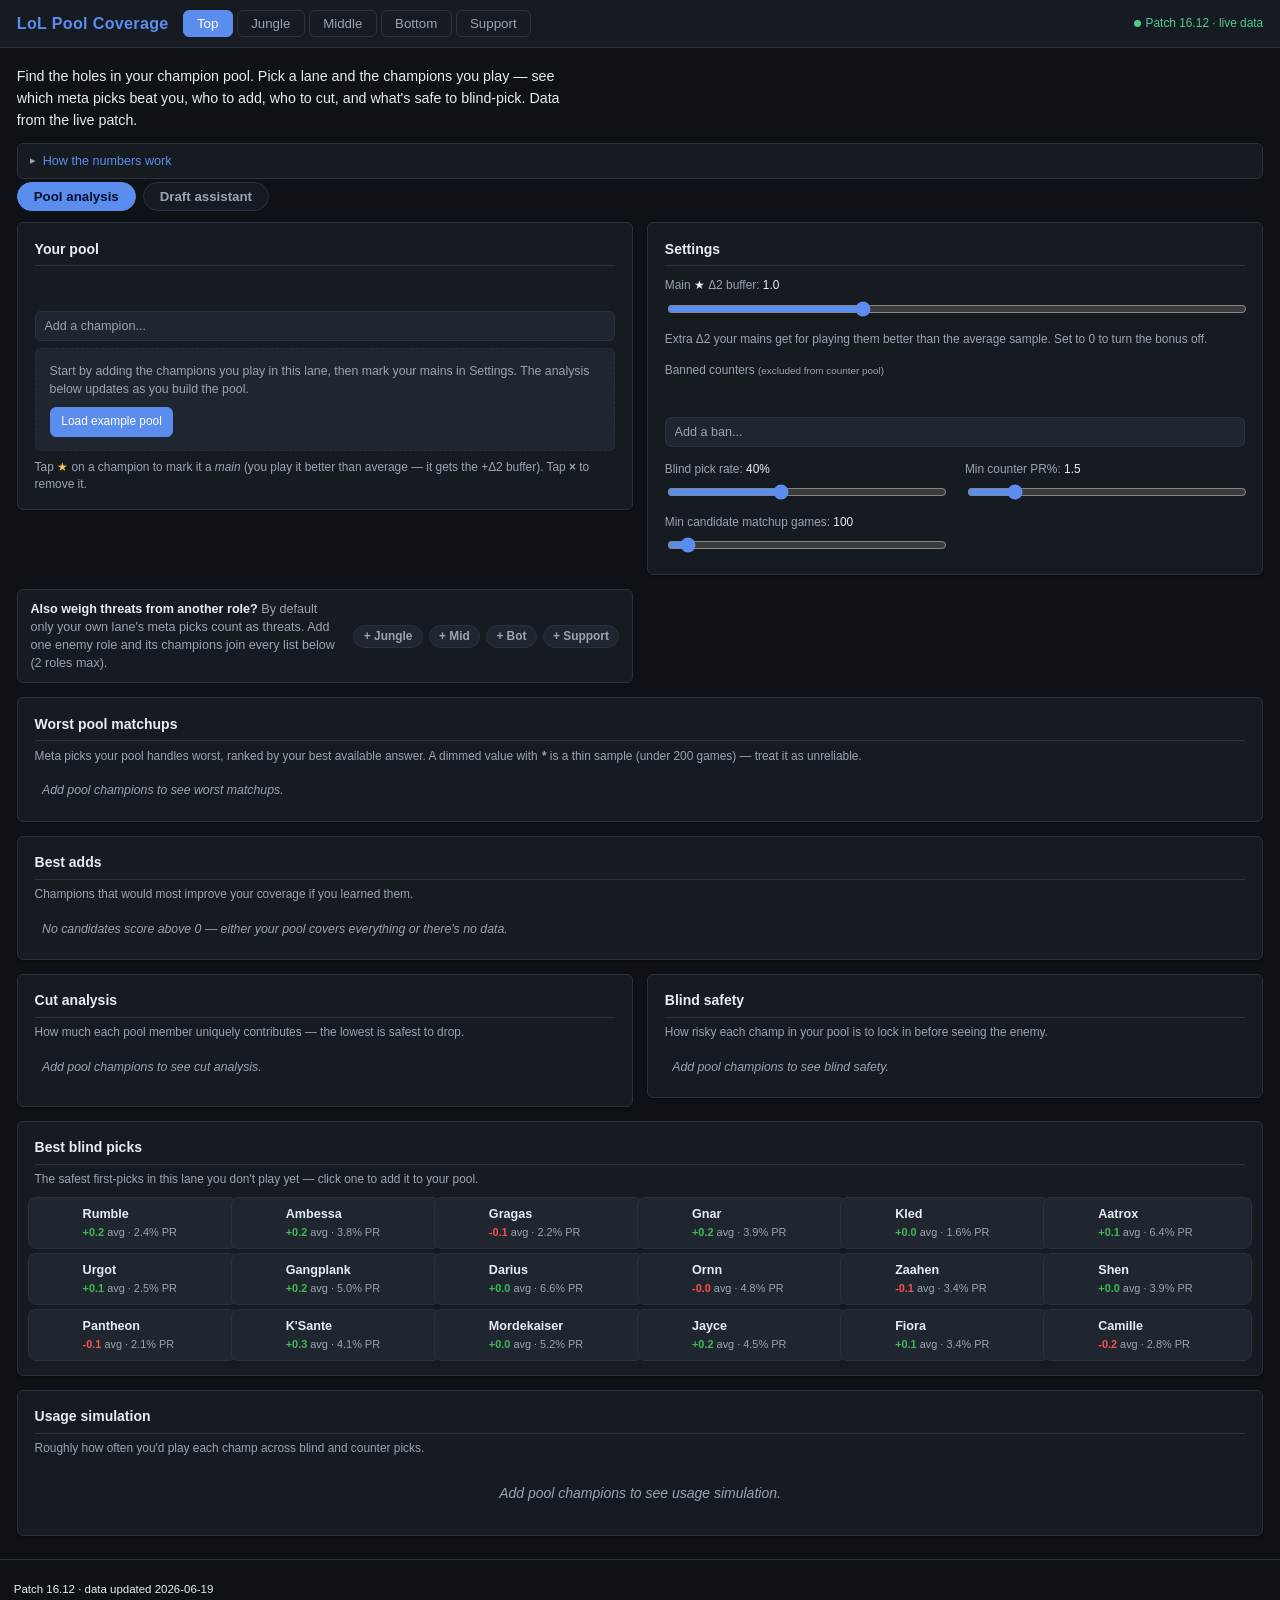
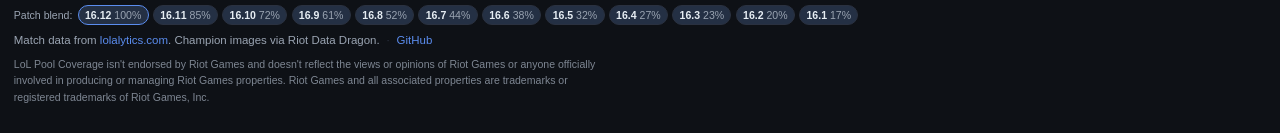
==== webapp/index.html @ 7f11d6b2 "flag thin-sample matchups + backfill Lissandra across all patches Two parts to the same problem (Lis" ====
<!DOCTYPE html>
<html lang="en">
<head>
  <meta charset="UTF-8" />
  <meta name="viewport" content="width=device-width, initial-scale=1" />

  <title>LoL Pool Coverage — League Champion Pool &amp; Matchup Analyzer</title>
  <meta name="description" content="Analyze your League of Legends champion pool against the live-patch meta: see which meta picks counter you, who's best to add, who's safe to cut, and what you can blind-pick." />
  <meta name="theme-color" content="#0e1116" />

  <!-- Open Graph / social sharing -->
  <meta property="og:title" content="LoL Pool Coverage — League Champion Pool &amp; Matchup Analyzer" />
  <meta property="og:description" content="Find the holes in your champion pool. Pick a lane and the champions you play — see which meta picks beat you, who to add, who to cut, and what's safe to blind-pick." />
  <meta property="og:type" content="website" />
  <meta property="og:url" content="https://shizukaziye.github.io/lol-pool-coverage/" />
  <meta property="og:image" content="https://shizukaziye.github.io/lol-pool-coverage/webapp/og-image.png" />
  <meta property="og:image:width" content="1200" />
  <meta property="og:image:height" content="630" />

  <!-- Twitter card -->
  <meta name="twitter:card" content="summary_large_image" />
  <meta name="twitter:title" content="LoL Pool Coverage — League Champion Pool &amp; Matchup Analyzer" />
  <meta name="twitter:description" content="Find the holes in your champion pool: which meta picks beat you, who to add, who to cut, and what's safe to blind-pick." />
  <meta name="twitter:image" content="https://shizukaziye.github.io/lol-pool-coverage/webapp/og-image.png" />

  <!-- Inline SVG favicon: a shield crest with a "PC" monogram in the accent color -->
  <link rel="icon" href="data:image/svg+xml,%3Csvg xmlns='http://www.w3.org/2000/svg' viewBox='0 0 32 32'%3E%3Cpath d='M16 2 4 6v9c0 7 5 12 12 15 7-3 12-8 12-15V6L16 2z' fill='%230e1116' stroke='%235b8def' stroke-width='2' stroke-linejoin='round'/%3E%3Ctext x='16' y='21' font-family='Helvetica,Arial,sans-serif' font-size='12' font-weight='bold' fill='%235b8def' text-anchor='middle'%3EPC%3C/text%3E%3C/svg%3E" />

  <link rel="stylesheet" href="style.css" />
</head>
<body>
  <header class="topbar">
    <h1>LoL Pool Coverage</h1>
    <nav class="lane-tabs" id="lane-tabs" role="tablist">
      <button class="lane-tab" data-lane="top" role="tab" aria-selected="false">Top</button>
      <button class="lane-tab" data-lane="jungle" role="tab" aria-selected="false">Jungle</button>
      <button class="lane-tab" data-lane="middle" role="tab" aria-selected="false">Middle</button>
      <button class="lane-tab" data-lane="bottom" role="tab" aria-selected="false">Bottom</button>
      <button class="lane-tab" data-lane="support" role="tab" aria-selected="false">Support</button>
    </nav>
    <div class="status" id="status"></div>
  </header>

  <div class="data-notice" id="data-notice" role="status" hidden></div>

  <!-- Hero / intro -->
  <section class="hero">
    <p class="hero-lead">
      Find the holes in your champion pool. Pick a lane and the champions you play —
      see which meta picks beat you, who to add, who to cut, and what's safe to
      blind-pick. Data from the live patch.
    </p>
    <details class="methodology">
      <summary>How the numbers work</summary>
      <div class="methodology-body">
        <p>
          Everything is built from one number per matchup: <strong>Δ2</strong> — a
          champion's win-rate delta in a specific matchup. Positive means that champion
          is favored; negative means they're behind.
        </p>
        <p>
          <strong>Patch weighting.</strong> Δ2 is blended across recent patches so the
          numbers reflect the live meta without overreacting to one patch's noise. The
          current patch counts at full strength; each older patch is discounted by a
          further 15% — <strong>85%</strong> for last patch, <strong>72%</strong> for two
          patches ago, <strong>61%</strong> for three, and so on (0.85 per step), out to 20
          patches. The exact patches in today's blend and their weights are listed in the
          footer and update each week as new data lands.
        </p>
        <p>
          We compare your pool against the lane's <em>counter pool</em>: every champion
          played often enough to matter (above your Min&nbsp;PR%&nbsp;threshold), minus
          anything you've banned and minus your own picks.
        </p>
        <ul>
          <li>
            <strong>Best answer &amp; the main buffer</strong> — for each threat we take
            your <em>best Δ2 across the pool</em>; if that answer is a champion you've
            marked as a <em>main</em>, it gets a <strong>+1 buffer</strong> (you play it
            better than the average sample). That's how <em>Worst pool matchups</em> ranks
            threats and picks the <em>Best answer</em> champion — the Δ2 columns show each
            of your champions' actual matchup, so a negative one there means that pick loses.
          </li>
          <li>
            <strong>Best-adds score</strong> — for a champion you <em>don't</em> own, how
            much coverage they'd add. Each threat they'd newly answer is weighted by how
            common that threat is (its pickrate), so beating popular meta picks counts for
            more. Higher = a bigger upgrade to your pool.
          </li>
          <li>
            <strong>Cut "unique value"</strong> — how much coverage you'd <em>lose</em> by
            dropping a pool member: the threats only they answer, weighted by pickrate.
            A low number means someone else has those matchups covered — safe to cut.
          </li>
          <li>
            <strong>Blind score</strong> — the risk of locking a champion in before seeing
            the enemy. It sums up every matchup that champion <em>loses</em>, each weighted
            by how often you'd run into it. It's a negative number; <em>less</em> negative
            (closer to zero) is safer to blind.
          </li>
          <li>
            <strong>Usage %</strong> — roughly how often you'd actually play each champion.
            We assume you blind-pick your safest champion on blind games and your best
            counter on counter-pick games, then split by your <em>blind-pick rate</em>.
          </li>
          <li>
            <strong>Cross-role &amp; the comp simulation</strong> — League is 5v5, so you can
            add an enemy role (e.g. jungle) and its meta picks join the threat lists.
            <em>Best adds</em> then becomes a pickrate-weighted simulation of every enemy comp:
            it combines each champ's matchups across the roles by <em>multiplying the odds</em>
            (so good-vs-their-top but bad-vs-their-jungle nets out — e.g. Malphite into
            Yasuo&nbsp;top + Sylas&nbsp;jungle) and ranks adds by how much they raise your
            best-pick win rate, counting only the comps where they'd actually be your pick.
            The draft assistant uses the same combine across up to five named enemies.
          </li>
        </ul>
        <p class="methodology-note">
          Δ2 is from the champion's own perspective. Match data is sampled, so treat small
          differences as noise — the sliders let you raise the pickrate and sample-size
          thresholds to filter out thin data.
        </p>
      </div>
    </details>
  </section>

  <div class="mode-switch" role="tablist" aria-label="View mode">
    <button class="mode-btn active" data-mode="analyze" role="tab" aria-selected="true">Pool analysis</button>
    <button class="mode-btn" data-mode="draft" role="tab" aria-selected="false">Draft assistant</button>
  </div>

  <main class="grid" id="analyze-view">
    <!-- Pool builder -->
    <section class="panel" id="pool-panel">
      <h2>Your pool</h2>
      <div class="chip-input">
        <div class="chips" id="pool-chips" aria-label="Pool champions"></div>
        <div class="search-wrap">
          <input type="text" id="pool-search" placeholder="Add a champion..." autocomplete="off" />
          <ul class="search-results" id="pool-results" role="listbox"></ul>
        </div>
      </div>
      <div class="pool-cta" id="pool-cta" hidden>
        <p>Start by adding the champions you play in this lane, then mark your mains in Settings. The analysis below updates as you build the pool.</p>
        <button type="button" class="btn btn-primary" id="load-example">Load example pool</button>
      </div>
      <div class="pool-actions">
        <p class="hint">Tap <span class="hint-star">★</span> on a champion to mark it a <em>main</em> (you play it better than average — it gets the +Δ2 buffer). Tap <span class="hint-x">×</span> to remove it.</p>
        <button type="button" class="btn btn-subtle" id="clear-pool" hidden>Clear pool</button>
      </div>
    </section>

    <!-- Settings -->
    <section class="panel" id="settings-panel">
      <h2>Settings</h2>

      <div class="setting">
        <label for="main-buf">Main <span class="hint-star">★</span> Δ2 buffer: <span id="main-buf-val">1.0</span></label>
        <input type="range" id="main-buf" min="0" max="3" step="0.1" value="1.0" />
        <p class="hint">Extra Δ2 your mains get for playing them better than the average sample. Set to 0 to turn the bonus off.</p>
      </div>

      <div class="setting">
        <label>Banned counters <small>(excluded from counter pool)</small></label>
        <div class="chip-input">
          <div class="chips" id="banned-chips"></div>
          <div class="search-wrap">
            <input type="text" id="banned-search" placeholder="Add a ban..." autocomplete="off" />
            <ul class="search-results" id="banned-results" role="listbox"></ul>
          </div>
        </div>
      </div>

      <div class="settings-grid">
        <div class="setting">
          <label for="blind-rate">Blind pick rate: <span id="blind-rate-val">40%</span></label>
          <input type="range" id="blind-rate" min="0" max="100" step="1" value="40" />
        </div>
        <div class="setting">
          <label for="min-pr">Min counter PR%: <span id="min-pr-val">1.5</span></label>
          <input type="range" id="min-pr" min="0" max="10" step="0.1" value="1.5" />
        </div>
        <div class="setting">
          <label for="min-games">Min candidate matchup games: <span id="min-games-val">100</span></label>
          <input type="range" id="min-games" min="0" max="2000" step="50" value="100" />
        </div>
      </div>
    </section>

    <!-- Cross-role threats opt-in (affects every panel below) -->
    <div class="xrole-bar wide" id="xrole-bar" hidden>
      <div class="xrole-text">
        <strong>Also weigh threats from another role?</strong>
        <span class="xrole-hint">By default only your own lane's meta picks count as threats. Add one enemy role and its champions join every list below (2 roles max).</span>
      </div>
      <div class="xrole-opts" id="xrole-opts"></div>
    </div>

    <!-- Worst matchups -->
    <section class="panel wide" id="worst-panel">
      <h2>Worst pool matchups</h2>
      <p class="panel-desc">Meta picks your pool handles worst, ranked by your best available answer. A dimmed value with <span class="thin-mark">*</span> is a thin sample (under 200 games) — treat it as unreliable.</p>
      <div class="scroll-x"><table class="results-table" id="worst-table"></table></div>
    </section>

    <!-- Best adds -->
    <section class="panel wide" id="adds-panel">
      <h2 id="adds-title">Best adds</h2>
      <p class="panel-desc" id="adds-desc">Champions that would most improve your coverage if you learned them.</p>
      <div class="scroll-x"><table class="results-table" id="adds-table"></table></div>
    </section>

    <!-- Cut analysis -->
    <section class="panel" id="cut-panel">
      <h2>Cut analysis</h2>
      <p class="panel-desc">How much each pool member uniquely contributes — the lowest is safest to drop.</p>
      <div class="scroll-x"><table class="results-table" id="cut-table"></table></div>
      <p class="hint" id="cut-hint"></p>
    </section>

    <!-- Blind safety -->
    <section class="panel" id="blind-panel">
      <h2>Blind safety</h2>
      <p class="panel-desc">How risky each champ in your pool is to lock in before seeing the enemy.</p>
      <div class="scroll-x"><table class="results-table" id="blind-table"></table></div>
    </section>

    <!-- Best blind picks (meta-wide; addable) -->
    <section class="panel wide" id="blindpicks-panel">
      <h2>Best blind picks</h2>
      <p class="panel-desc">The safest first-picks in this lane you don't play yet — click one to add it to your pool.</p>
      <div class="blindpicks-grid" id="blindpicks-grid"></div>
    </section>

    <!-- Usage simulation -->
    <section class="panel wide" id="usage-panel">
      <h2>Usage simulation</h2>
      <p class="panel-desc">Roughly how often you'd play each champ across blind and counter picks.</p>
      <div id="usage-bars" class="usage-bars"></div>
    </section>
  </main>

  <!-- Draft assistant -->
  <section class="draft-view" id="draft-view" hidden>
    <div class="draft-empty" id="draft-empty" hidden>
      <p>Add the champions you play to <strong>Your pool</strong> (in Pool analysis) first — then come back here and the draft assistant will tell you who to pick.</p>
    </div>
    <div class="draft-cols" id="draft-cols">
      <!-- Recommendation column -->
      <section class="draft-reco panel">
        <h2 id="reco-title">Your blind pick</h2>
        <p class="panel-desc" id="reco-desc"></p>
        <div class="champ-grid reco-grid" id="reco-grid"></div>
        <p class="draft-flag" id="draft-flag" hidden></p>
      </section>
      <!-- Enemy picker column -->
      <section class="draft-enemy panel">
        <h2>Enemy team</h2>
        <p class="panel-desc">Fill in any enemies you know — pick a role slot, then choose the champion. Your pick is ranked across every slot you fill.</p>
        <div class="enemy-slots" id="enemy-slots"></div>
        <div class="enemy-bar">
          <input type="text" id="enemy-search" class="enemy-search" placeholder="Search the enemy champion…" autocomplete="off" />
          <button type="button" class="btn btn-subtle" id="enemy-clear" hidden>Clear slot</button>
        </div>
        <p class="enemy-picker-label-row">Choosing enemy <strong id="enemy-picker-label">top</strong></p>
        <div class="champ-grid enemy-grid" id="enemy-grid"></div>
      </section>
    </div>
  </section>

  <footer class="site-footer">
    <p class="footer-freshness" id="footer-freshness"></p>
    <div class="patch-blend" id="patch-blend" hidden>
      <span class="patch-blend-label" title="Δ2 is blended across these patches. The current patch counts at 100%; each older patch is weighted 0.9× the one after it (90%, 81%, 73%…). See &quot;How the numbers work&quot;.">Patch blend:</span>
      <span class="patch-blend-list" id="patch-blend-list"></span>
    </div>
    <p class="footer-links">
      <span>Match data from <a href="https://lolalytics.com" target="_blank" rel="noopener noreferrer">lolalytics.com</a>. Champion images via Riot Data Dragon.</span>
      <span class="footer-sep" aria-hidden="true">·</span>
      <a href="https://github.com/shizukaziye/lol-pool-coverage" target="_blank" rel="noopener noreferrer">GitHub</a>
    </p>
    <p class="footer-legal">
      LoL Pool Coverage isn't endorsed by Riot Games and doesn't reflect the views or opinions of Riot Games or anyone officially involved in producing or managing Riot Games properties. Riot Games and all associated properties are trademarks or registered trademarks of Riot Games, Inc.
    </p>
  </footer>

  <script type="module" src="app.js"></script>
</body>
</html>
---- webapp/style.css ----
:root {
  --bg: #0e1116;
  --bg-elev: #161b22;
  --bg-elev2: #1f2630;
  --border: #2a3140;
  --text: #e6edf3;
  --text-dim: #9aa4b2;
  --accent: #5b8def;
  --accent-2: #7d6df0;
  --good: #3fb950;
  --bad: #f85149;
  --warn: #d29922;
  --row-hover: #1a2230;
  --chip-bg: #243044;
  --chip-bg-main: #3a2f5a;
  --shadow: 0 1px 3px rgba(0,0,0,0.4);
  --shadow-pop: 0 8px 24px rgba(0,0,0,0.55);
  --radius: 6px;
  --maxw: 1320px;
}

* { box-sizing: border-box; }

/* The `hidden` attribute must win over component display rules (e.g. .grid sets
   display:grid, which would otherwise override the UA [hidden]{display:none}). */
[hidden] { display: none !important; }

html, body {
  margin: 0;
  padding: 0;
  background: var(--bg);
  color: var(--text);
  font-family: -apple-system, BlinkMacSystemFont, "Segoe UI", Roboto, Helvetica, Arial, sans-serif;
  font-size: 14px;
  line-height: 1.45;
}
body { min-height: 100vh; }

/* ----- Top bar / lane tabs ----- */
.topbar {
  display: flex;
  align-items: center;
  flex-wrap: wrap;
  gap: 0.6em 1em;
  margin: 0;
  padding: 0.7em 1.2em;
  background: var(--bg-elev);
  border-bottom: 1px solid var(--border);
  position: sticky;
  top: 0;
  left: 0;
  right: 0;
  z-index: 100;
}
.topbar h1 {
  font-size: 1.15em;
  margin: 0;
  color: var(--accent);
  letter-spacing: 0.02em;
  white-space: nowrap;
}

.lane-tabs {
  display: flex;
  flex-wrap: wrap;
  gap: 0.3em;
}
.lane-tab {
  background: transparent;
  color: var(--text-dim);
  border: 1px solid var(--border);
  border-radius: var(--radius);
  padding: 0.4em 1em;
  cursor: pointer;
  font-size: 0.95em;
  transition: background 0.15s, color 0.15s, border-color 0.15s;
}
.lane-tab:hover { background: var(--bg-elev2); color: var(--text); }
.lane-tab:focus-visible { outline: 2px solid var(--accent); outline-offset: 1px; }
.lane-tab.active { background: var(--accent); color: #fff; border-color: var(--accent); }

.status {
  margin-left: auto;
  color: var(--text-dim);
  font-size: 0.85em;
  display: inline-flex;
  align-items: center;
  gap: 0.4em;
  text-align: right;
}
.status::before {
  content: "";
  width: 7px;
  height: 7px;
  border-radius: 50%;
  background: currentColor;
  flex: 0 0 auto;
}
.status.ok { color: var(--ok, #4ec98f); }
.status.warn { color: var(--warn); }
.status.bad { color: var(--bad); }

/* ----- Data-source notice banner ----- */
.data-notice {
  max-width: var(--maxw);
  margin: 1em auto -0.2em;
  padding: 0.7em 1em;
  border-radius: var(--radius);
  font-size: 0.88em;
  line-height: 1.5;
  border: 1px solid var(--border);
  background: var(--bg-elev);
  color: var(--text-dim);
}
.data-notice[hidden] { display: none; }
.data-notice strong { color: var(--text); }
.data-notice code {
  font-family: ui-monospace, SFMono-Regular, Menlo, monospace;
  font-size: 0.92em;
  background: var(--bg-elev2);
  padding: 0.05em 0.35em;
  border-radius: 3px;
}
.data-notice.warn { border-color: rgba(210,153,34,0.5); background: rgba(210,153,34,0.10); }
.data-notice.warn strong { color: var(--warn); }
.data-notice.bad { border-color: rgba(248,81,73,0.5); background: rgba(248,81,73,0.10); }
.data-notice.bad strong { color: var(--bad); }

@media (min-width: 901px) { .data-notice { margin-top: 1.2em; } }
@media (max-width: 900px) { .data-notice { margin-left: 1em; margin-right: 1em; } }
@media (max-width: 520px) { .data-notice { margin-left: 0.8em; margin-right: 0.8em; } }

/* ----- Layout grid ----- */
.grid {
  display: grid;
  grid-template-columns: repeat(2, minmax(0, 1fr));
  gap: 1em;
  padding: 1.2em;
  max-width: var(--maxw);
  margin: 0 auto;
  align-items: start;
}
.panel {
  position: relative;
  background: var(--bg-elev);
  border: 1px solid var(--border);
  border-radius: var(--radius);
  padding: 1.1em 1.2em;
  box-shadow: var(--shadow);
  min-width: 0;
}
/* Raise a panel above its neighbours while its search input is focused so the
   results dropdown floats over adjacent panels instead of being painted under. */
.panel:focus-within { z-index: 60; }
.panel h2 {
  margin: 0 0 0.8em 0;
  font-size: 1em;
  color: var(--text);
  border-bottom: 1px solid var(--border);
  padding-bottom: 0.45em;
}
.panel.wide { grid-column: span 2; }

@media (max-width: 900px) {
  .grid { grid-template-columns: 1fr; padding: 1em; }
  .panel.wide { grid-column: span 1; }
}
@media (max-width: 520px) {
  .grid { gap: 0.8em; padding: 0.8em; }
  .panel { padding: 0.9em; }
  .topbar { padding: 0.6em 0.9em; }
}

.hint { color: var(--text-dim); font-size: 0.85em; margin: 0.7em 0 0 0; }

/* ----- Chips ----- */
.chip-input { position: relative; }
.chips {
  display: flex;
  flex-wrap: wrap;
  gap: 0.4em;
  min-height: 1.9em;
  margin-bottom: 0.5em;
}
.chip {
  display: inline-flex;
  align-items: center;
  gap: 0.2em;
  background: var(--chip-bg);
  color: var(--text);
  border-radius: 100px;
  padding: 0.18em 0.28em 0.18em 0.32em;
  font-size: 0.85em;
  border: 1px solid transparent;
  transition: background 0.15s, border-color 0.15s;
  user-select: none;
}
.chip.main { background: var(--chip-bg-main); border-color: var(--accent-2); }
.chip img { width: 20px; height: 20px; border-radius: 50%; flex: 0 0 auto; background: var(--bg-elev2); }
.chip .chip-name { padding: 0 0.15em; white-space: nowrap; }
.chip-star, .chip-x {
  display: inline-flex; align-items: center; justify-content: center;
  width: 1.5em; height: 1.5em; border-radius: 50%;
  border: none; background: transparent; cursor: pointer; padding: 0;
  line-height: 1; font-size: 0.95em; transition: background 0.12s, color 0.12s;
}
.chip-star { color: var(--text-dim); }
.chip-star:hover, .chip-star:focus-visible { color: var(--accent-2); background: rgba(125,109,240,0.18); outline: none; }
.chip-star.on { color: #f5c542; }            /* gold star = main */
.chip-star.on:hover { background: rgba(245,197,66,0.16); }
.chip-x { color: var(--text-dim); font-weight: bold; }
.chip-x:hover, .chip-x:focus-visible { color: #fff; background: var(--bad); outline: none; }
.hint-star { color: #f5c542; }
.hint-x { color: var(--text-dim); font-weight: bold; }

/* ----- Search + dropdown ----- */
.search-wrap { position: relative; }
.search-wrap input {
  width: 100%;
  padding: 0.55em 0.7em;
  background: var(--bg-elev2);
  color: var(--text);
  border: 1px solid var(--border);
  border-radius: var(--radius);
  font-size: 0.9em;
}
.search-wrap input::placeholder { color: var(--text-dim); }
.search-wrap input:focus { outline: none; border-color: var(--accent); box-shadow: 0 0 0 2px rgba(91,141,239,0.25); }
.search-results {
  position: absolute;
  z-index: 1000;
  left: 0;
  right: 0;
  top: calc(100% + 0.25em);
  margin: 0;
  padding: 0.25em;
  background: var(--bg-elev2);
  border: 1px solid var(--border);
  border-radius: var(--radius);
  list-style: none;
  max-height: 280px;
  overflow-y: auto;
  display: none;
  box-shadow: var(--shadow-pop);
}
.search-results.open { display: block; }
.search-results li {
  display: flex;
  align-items: center;
  gap: 0.55em;
  padding: 0.45em 0.6em;
  border-radius: calc(var(--radius) - 2px);
  cursor: pointer;
}
.search-results li:hover, .search-results li.active { background: var(--row-hover); }
.search-results img { width: 22px; height: 22px; border-radius: 50%; flex: 0 0 auto; background: var(--bg-elev); }

/* ----- Settings ----- */
.setting { margin-bottom: 1em; }
.settings-grid { display: grid; grid-template-columns: 1fr 1fr; gap: 0 1.4em; }
.settings-grid .setting { margin-bottom: 0.6em; }
@media (max-width: 520px) { .settings-grid { grid-template-columns: 1fr; } }
.setting:last-child { margin-bottom: 0; }
.setting > label { display: block; color: var(--text-dim); font-size: 0.85em; margin-bottom: 0.35em; }
.setting > label small { color: var(--text-dim); font-weight: normal; }
.setting > label span { color: var(--text); font-variant-numeric: tabular-nums; }
.setting input[type=range] { width: 100%; accent-color: var(--accent); cursor: pointer; }

.mains-list { display: flex; flex-wrap: wrap; gap: 0.4em; }
.mains-list .toggle {
  display: inline-flex;
  align-items: center;
  gap: 0.4em;
  background: var(--chip-bg);
  color: var(--text);
  border: 1px solid transparent;
  border-radius: 100px;
  padding: 0.22em 0.7em 0.22em 0.28em;
  cursor: pointer;
  font-size: 0.85em;
  transition: background 0.15s, border-color 0.15s;
}
.mains-list .toggle:hover { border-color: var(--accent-2); }
.mains-list .toggle.on { background: var(--chip-bg-main); border-color: var(--accent-2); }
.mains-list .toggle img { width: 20px; height: 20px; border-radius: 50%; background: var(--bg-elev2); }
.mains-list .empty { color: var(--text-dim); font-size: 0.85em; }

/* ----- Tables ----- */
.scroll-x { overflow-x: auto; }
.results-table { width: 100%; border-collapse: collapse; font-size: 0.88em; }
.results-table th, .results-table td {
  text-align: left;
  padding: 0.45em 0.6em;
  border-bottom: 1px solid var(--border);
  white-space: nowrap;
}
.results-table tbody tr:last-child td { border-bottom: none; }
.results-table th {
  color: var(--text-dim);
  font-weight: 500;
  font-size: 0.78em;
  text-transform: uppercase;
  letter-spacing: 0.04em;
  position: sticky;
  top: 0;
  background: var(--bg-elev);
}
.results-table tbody tr:hover { background: var(--row-hover); }
.results-table .champ-cell { display: inline-flex; align-items: center; gap: 0.45em; }
.results-table .champ-cell img { width: 22px; height: 22px; border-radius: 50%; flex: 0 0 auto; background: var(--bg-elev2); }
.results-table .num { font-variant-numeric: tabular-nums; text-align: right; }
.results-table .d2-cell { font-variant-numeric: tabular-nums; padding: 0.25em 0.5em; border-radius: 3px; text-align: right; }
.d2-cell.thin-sample { opacity: 0.45; }
.thin-mark { color: var(--text-dim); font-weight: 700; margin-left: 1px; }
.d2-pos { color: var(--good); }
.d2-neg { color: var(--bad); }
.d2-zero { color: var(--text-dim); }
.cell-pos { background: rgba(63, 185, 80, 0.12); }
.cell-neg { background: rgba(248, 81, 73, 0.14); }
.tag { font-size: 0.72em; padding: 0.12em 0.5em; border-radius: 3px; background: var(--bg-elev2); color: var(--text-dim); margin-left: 0.4em; white-space: nowrap; }
.tag.keep { background: var(--good); color: #04240c; }
.tag.cut { background: var(--bad); color: #fff; }
.tag.main { background: var(--accent-2); color: #fff; }

/* Handles: a fixed grid of N slots so columns line up across every row. */
.contribs {
  color: var(--text-dim);
  font-size: 0.82em;
  display: grid;
  grid-template-columns: repeat(var(--slots, 6), minmax(104px, 1fr));
  gap: 4px 14px;
  align-items: center;
}
.contribs .c-item { display: inline-flex; align-items: center; gap: 0.3em; min-width: 0; }
.contribs .c-item .champ-cell { min-width: 0; }
.contribs .c-item .champ-cell > span { overflow: hidden; text-overflow: ellipsis; white-space: nowrap; }
.contribs .c-item.c-empty { visibility: hidden; }
.c-val { color: var(--text-dim); font-variant-numeric: tabular-nums; flex: 0 0 auto; }
.c-meta { display: inline-flex; align-items: baseline; gap: 0.3em; flex: 0 0 auto; font-variant-numeric: tabular-nums; }
.c-d2 { font-weight: 600; }
.c-d2.pos { color: var(--good); }
.c-d2.neg { color: var(--bad); }
.c-pr { color: var(--text-dim); font-size: 0.92em; }

/* Clickable candidate in Best adds — click to add to your pool. */
.add-cand {
  all: unset;
  display: inline-flex;
  align-items: center;
  gap: 0.35em;
  cursor: pointer;
  padding: 2px 7px;
  margin: -2px -7px;
  border-radius: var(--radius);
}
.add-cand:hover, .add-cand:focus-visible { background: var(--row-hover); outline: 1px solid var(--accent); }
.add-cand .add-plus { color: var(--accent); font-weight: 700; opacity: 0; transition: opacity .12s; }
.add-cand:hover .add-plus, .add-cand:focus-visible .add-plus { opacity: 1; }

/* ----- Usage bars ----- */
.usage-bars { display: flex; flex-direction: column; gap: 0.45em; }
.usage-bar { display: grid; grid-template-columns: minmax(120px, 180px) 1fr 56px; gap: 0.6em; align-items: center; }
.usage-bar .name { display: inline-flex; align-items: center; gap: 0.4em; font-size: 0.9em; min-width: 0; }
.usage-bar .name span { overflow: hidden; text-overflow: ellipsis; white-space: nowrap; }
.usage-bar .name img { width: 22px; height: 22px; border-radius: 50%; flex: 0 0 auto; background: var(--bg-elev2); }
.usage-bar .track { background: var(--bg-elev2); border-radius: 3px; height: 16px; overflow: hidden; position: relative; }
.usage-bar .fill { background: linear-gradient(90deg, var(--accent), var(--accent-2)); height: 100%; min-width: 1px; transition: width 0.2s ease; }
.usage-bar .pct { font-variant-numeric: tabular-nums; text-align: right; font-size: 0.85em; color: var(--text-dim); }

@media (max-width: 520px) {
  .usage-bar { grid-template-columns: 110px 1fr 48px; gap: 0.4em; }
}

/* ----- Empty states ----- */
.empty-state {
  color: var(--text-dim);
  font-style: italic;
  padding: 1.1em;
  text-align: center;
  line-height: 1.5;
}
.empty-state.no-data { font-style: normal; }
.empty-state.no-data strong { color: var(--warn); font-style: normal; }
td.empty-state { white-space: normal; }

/* ----- Hero / intro ----- */
.hero {
  max-width: var(--maxw);
  margin: 1.2em auto 0;
  padding: 0 1.2em;
}
.hero-lead {
  margin: 0;
  color: var(--text);
  font-size: 1.02em;
  line-height: 1.55;
  max-width: 70ch;
}
.hero-lead strong { color: var(--text); }

/* ----- Methodology <details> ----- */
.methodology {
  margin-top: 0.9em;
  background: var(--bg-elev);
  border: 1px solid var(--border);
  border-radius: var(--radius);
  font-size: 0.9em;
}
.methodology > summary {
  cursor: pointer;
  list-style: none;
  padding: 0.65em 1em;
  color: var(--accent);
  font-weight: 500;
  user-select: none;
  display: flex;
  align-items: center;
  gap: 0.5em;
}
.methodology > summary::-webkit-details-marker { display: none; }
.methodology > summary::before {
  content: "▸";
  font-size: 0.85em;
  color: var(--text-dim);
  transition: transform 0.15s;
}
.methodology[open] > summary::before { transform: rotate(90deg); }
.methodology > summary:hover { color: var(--accent-2); }
.methodology > summary:focus-visible { outline: 2px solid var(--accent); outline-offset: -2px; border-radius: var(--radius); }
.methodology-body {
  padding: 0.2em 1.2em 1em;
  border-top: 1px solid var(--border);
  color: var(--text-dim);
  line-height: 1.6;
}
.methodology-body p { margin: 0.8em 0; max-width: 80ch; }
.methodology-body strong { color: var(--text); }
.methodology-body em { color: var(--text); font-style: normal; }
.methodology-body ul { margin: 0.8em 0; padding-left: 1.2em; max-width: 80ch; }
.methodology-body li { margin: 0.55em 0; }
.methodology-note { font-size: 0.95em; opacity: 0.92; }

/* ----- Panel descriptions ----- */
.panel-desc {
  margin: -0.4em 0 0.9em 0;
  color: var(--text-dim);
  font-size: 0.85em;
  line-height: 1.45;
}

/* ----- Buttons ----- */
.btn {
  font: inherit;
  font-size: 0.85em;
  border-radius: var(--radius);
  padding: 0.45em 0.9em;
  cursor: pointer;
  border: 1px solid var(--border);
  background: var(--bg-elev2);
  color: var(--text);
  transition: background 0.15s, color 0.15s, border-color 0.15s;
  white-space: nowrap;
}
.btn:hover { background: var(--row-hover); border-color: var(--accent); }
.btn:focus-visible { outline: 2px solid var(--accent); outline-offset: 1px; }
.btn-primary { background: var(--accent); color: #fff; border-color: var(--accent); }
.btn-primary:hover { background: var(--accent-2); border-color: var(--accent-2); color: #fff; }
.btn-subtle { background: transparent; color: var(--text-dim); }
.btn-subtle:hover { color: var(--text); border-color: var(--bad); background: var(--bg-elev2); }

/* ----- Pool CTA + actions ----- */
.pool-cta {
  margin-top: 0.5em;
  padding: 0.9em 1em;
  border: 1px dashed var(--border);
  border-radius: var(--radius);
  background: var(--bg-elev2);
}
.pool-cta[hidden] { display: none; }
.pool-cta p {
  margin: 0 0 0.7em 0;
  color: var(--text-dim);
  font-size: 0.88em;
  line-height: 1.5;
}
.pool-actions {
  display: flex;
  align-items: flex-start;
  justify-content: space-between;
  gap: 0.8em;
  flex-wrap: wrap;
}
.pool-actions .hint { flex: 1 1 auto; }
.pool-actions .btn[hidden] { display: none; }

/* ----- Footer ----- */
.site-footer {
  max-width: var(--maxw);
  margin: 0.5em auto 2.4em;
  padding: 1.3em 1.2em 0;
  border-top: 1px solid var(--border);
  color: var(--text-dim);
  font-size: 0.82em;
  line-height: 1.55;
}
.site-footer p { margin: 0.55em 0; }
.site-footer a { color: var(--accent); text-decoration: none; }
.site-footer a:hover { text-decoration: underline; }
.footer-freshness {
  color: var(--text);
  font-variant-numeric: tabular-nums;
}
.footer-freshness:empty { display: none; }
.patch-blend {
  display: flex;
  flex-wrap: wrap;
  align-items: center;
  gap: 0.4em 0.5em;
  margin: 0.55em 0;
  font-size: 0.92em;
}
.patch-blend-label { color: var(--text-dim); cursor: help; }
.patch-blend-list { display: inline-flex; flex-wrap: wrap; gap: 0.4em; }
.patch-chip {
  background: var(--chip-bg);
  border: 1px solid var(--border);
  border-radius: 999px;
  padding: 0.1em 0.6em;
  color: var(--text-dim);
  font-variant-numeric: tabular-nums;
  white-space: nowrap;
}
.patch-chip strong { color: var(--text); font-weight: 600; }
.patch-chip:first-child { border-color: var(--accent); }
.footer-links { display: flex; flex-wrap: wrap; gap: 0.4em 0.6em; align-items: baseline; }
.footer-sep { color: var(--border); }
.footer-legal {
  font-size: 0.92em;
  opacity: 0.8;
  max-width: 100ch;
  margin-top: 0.8em;
}

@media (max-width: 900px) {
  .hero { margin-left: 1em; margin-right: 1em; padding: 0; }
  .site-footer { margin-left: 1em; margin-right: 1em; }
}
@media (max-width: 520px) {
  .hero { margin-left: 0.8em; margin-right: 0.8em; }
  .site-footer { margin-left: 0.8em; margin-right: 0.8em; }
  .hero-lead { font-size: 0.98em; }
}

/* ============================================================
   Draft assistant — League champ-select-style large tiles
   ============================================================ */

/* Mode toggle (Pool analysis / Draft assistant) */
.mode-switch {
  max-width: var(--maxw);
  margin: 0.2em auto -0.4em;
  padding: 0 1.2em;
  display: flex;
  gap: 0.5em;
}
.mode-btn {
  background: var(--bg-elev);
  border: 1px solid var(--border);
  color: var(--text-dim);
  border-radius: 999px;
  padding: 0.45em 1.2em;
  cursor: pointer;
  font-weight: 600;
  font-size: 0.95em;
}
.mode-btn:hover { color: var(--text); border-color: var(--accent); }
.mode-btn.active { background: var(--accent); color: #06122b; border-color: var(--accent); }

/* Draft layout */
.draft-view { max-width: var(--maxw); margin: 1em auto; padding: 0 1.2em; }
.draft-empty {
  background: var(--bg-elev); border: 1px solid var(--border);
  border-radius: var(--radius); padding: 1.2em 1.4em; color: var(--text-dim);
}
.draft-cols { display: grid; grid-template-columns: minmax(0, 1fr) minmax(0, 1.15fr); gap: 1em; align-items: start; }
.draft-reco { position: sticky; top: 64px; }
.draft-flag {
  margin: 0.8em 0 0; padding: 0.6em 0.8em; border-radius: var(--radius);
  font-size: 0.92em; background: rgba(248,81,73,0.12); border: 1px solid var(--bad); color: var(--bad);
}
.enemy-bar { display: flex; gap: 0.5em; margin-bottom: 0.9em; }
.enemy-search {
  flex: 1; background: var(--bg); border: 1px solid var(--border); border-radius: var(--radius);
  color: var(--text); padding: 0.6em 0.8em; font-size: 1em;
}
.enemy-search:focus { outline: none; border-color: var(--accent); }

/* Champion tiles — big square portrait + name caption (champ-select feel) */
.champ-grid {
  display: grid;
  grid-template-columns: repeat(auto-fill, minmax(108px, 1fr));
  gap: 12px;
}
.enemy-grid { max-height: 64vh; overflow-y: auto; padding: 2px 6px 2px 2px; }
.reco-grid { grid-template-columns: repeat(auto-fill, minmax(132px, 1fr)); }

.champ-tile {
  position: relative;
  display: flex; flex-direction: column; align-items: center; gap: 0.45em;
  cursor: pointer;
  border: 2px solid transparent; border-radius: 9px;
  padding: 7px 5px 9px; background: var(--bg-elev2);
  transition: transform .1s ease, border-color .1s ease, background .1s ease;
}
.champ-tile img {
  width: 100%; aspect-ratio: 1 / 1; object-fit: cover;
  border-radius: 6px; display: block; background: var(--bg);
}
.champ-tile .tile-name {
  font-size: 0.9em; text-align: center; color: var(--text);
  white-space: nowrap; overflow: hidden; text-overflow: ellipsis; max-width: 100%;
}
.champ-tile .tile-name .star { color: var(--accent-2); }
.champ-tile:hover { transform: translateY(-2px); border-color: var(--accent); background: var(--row-hover); }
.champ-tile.selected { border-color: var(--accent); box-shadow: inset 0 0 0 2px var(--accent), var(--shadow-pop); }
.champ-tile.nodata { opacity: 0.45; }

/* Recommendation tile extras: Δ2 badge, best/main ribbons */
.champ-tile .tile-d2 {
  position: absolute; top: 9px; right: 9px;
  font-size: 0.82em; font-weight: 700; padding: 1px 7px; border-radius: 999px;
  background: rgba(0,0,0,0.62); font-variant-numeric: tabular-nums;
}
.tile-d2.pos { color: var(--good); }
.tile-d2.neg { color: var(--bad); }
.tile-d2.na { color: var(--text-dim); }
.champ-tile.best { border-color: var(--good); box-shadow: inset 0 0 0 2px var(--good); }
.tile-tag {
  position: absolute; top: 7px; left: 7px; z-index: 1;
  font-size: 0.66em; font-weight: 800; letter-spacing: 0.04em; text-transform: uppercase;
  padding: 2px 6px; border-radius: 4px;
}
.tile-tag.best { background: var(--good); color: #04210f; }
.tile-tag.blind { background: var(--accent); color: #06122b; }
.reco-empty { color: var(--text-dim); padding: 0.4em 0; }

/* Combined win% caption under reco tiles (multi-role draft) */
.champ-tile .tile-win {
  font-size: 0.78em; font-weight: 700; color: var(--text-dim);
  font-variant-numeric: tabular-nums; margin-top: -0.2em;
}
.champ-tile.best .tile-win { color: var(--good); }

/* Enemy-team slots (Draft mode) — one big tile per role */
.enemy-slots { display: grid; grid-template-columns: repeat(5, 1fr); gap: 8px; margin-bottom: 0.9em; }
.enemy-slot {
  position: relative; cursor: pointer; min-height: 92px;
  display: flex; flex-direction: column; align-items: center; gap: 4px;
  border: 2px solid var(--border); border-radius: 9px; padding: 6px 4px; background: var(--bg-elev2);
  transition: border-color .1s, background .1s, transform .1s;
}
.enemy-slot:hover { transform: translateY(-1px); border-color: var(--accent); }
.enemy-slot:focus-visible { outline: none; border-color: var(--accent); box-shadow: inset 0 0 0 2px var(--accent); }
.enemy-slot.focused { border-color: var(--accent); box-shadow: inset 0 0 0 2px var(--accent); }
.enemy-slot.your-role { background: rgba(125,109,240,0.12); }
.enemy-slot .slot-role {
  font-size: 0.64em; font-weight: 800; letter-spacing: 0.03em; text-transform: uppercase;
  color: var(--text-dim); display: flex; align-items: center; gap: 3px;
}
.enemy-slot .slot-you { font-size: 0.9em; font-weight: 700; text-transform: none; letter-spacing: 0; color: var(--accent-2); }
.enemy-slot img { width: 100%; aspect-ratio: 1/1; object-fit: cover; border-radius: 6px; background: var(--bg); }
.enemy-slot .slot-plus { flex: 1; display: flex; align-items: center; justify-content: center; font-size: 1.7em; color: var(--text-dim); min-height: 46px; }
.enemy-slot .slot-clear {
  position: absolute; top: 3px; right: 3px; width: 1.4em; height: 1.4em; border-radius: 50%;
  border: none; cursor: pointer; background: rgba(0,0,0,0.6); color: #fff; font-weight: bold;
  line-height: 1; padding: 0; display: flex; align-items: center; justify-content: center;
}
.enemy-slot .slot-clear:hover { background: var(--bad); }
.enemy-picker-label-row { color: var(--text-dim); font-size: 0.85em; margin: 0 0 0.5em; }
.enemy-picker-label-row strong { color: var(--accent); text-transform: capitalize; }

/* Per-role breakdown for the recommended pick */
.reco-breakdown { display: block; margin-top: 0.4em; font-size: 0.85em; }
.reco-breakdown .bk-item { display: inline-block; margin: 0 0.6em 0.2em 0; color: var(--text-dim); }
.reco-breakdown .bk-item .pos { color: var(--good); font-weight: 700; }
.reco-breakdown .bk-item .neg { color: var(--bad); font-weight: 700; }

/* Cross-role threat opt-in bar (Pool analysis) */
.xrole-bar {
  display: flex; flex-wrap: wrap; align-items: center; gap: 0.6em 1em;
  background: var(--bg-elev); border: 1px solid var(--border); border-radius: var(--radius); padding: 0.7em 0.9em;
}
.xrole-text { flex: 1; min-width: 220px; font-size: 0.9em; }
.xrole-text .xrole-hint { color: var(--text-dim); }
.xrole-opts { display: flex; flex-wrap: wrap; gap: 0.4em; }
.xrole-opt {
  cursor: pointer; border: 1px solid var(--border); border-radius: 999px; background: var(--bg-elev2);
  color: var(--text-dim); padding: 0.3em 0.8em; font-size: 0.85em; font-weight: 600;
}
.xrole-opt:hover { border-color: var(--accent-2); color: var(--text); }
.xrole-opt.on { background: var(--accent); border-color: var(--accent); color: #fff; }

/* Role pill marking a cross-role (off-lane) threat in tables */
.role-badge {
  display: inline-block; font-size: 0.62em; font-weight: 800; letter-spacing: 0.04em; vertical-align: middle;
  padding: 1px 4px; border-radius: 4px; margin-left: 3px; background: var(--accent-2); color: #fff;
}

/* "Good against" per-role matchup lists in the simulated best-adds table */
/* One row: TOP group, then JNG group to its right; each group is one icon tall.
   nowrap so JNG never drops below TOP — it always starts past the reserved
   7-top track (the table cell widens; .scroll-x handles narrow viewports). */
.shines { display: flex; flex-direction: row; flex-wrap: nowrap; align-items: center; gap: 18px; }
.shines-group { display: flex; align-items: center; gap: 8px; }
.shines-label {
  flex: 0 0 auto; font-size: 0.68em; font-weight: 800; letter-spacing: 0.04em; color: var(--text-dim);
}
.shines-foes { display: flex; flex-wrap: nowrap; gap: 8px; }
/* Reserve the lane track at 7 chips (34px each + 8px gaps) so the next role's
   group always begins at the same x, no matter how many tops a row has. */
.shines-lane .shines-foes { width: calc(7 * 34px + 6 * 8px); }
/* Default (single-role) Best adds reuses the same chips but wraps freely. */
.handles-chips { flex-wrap: wrap; gap: 8px 10px; }
.muted-dash { color: var(--text-dim); font-size: 0.85em; align-self: center; }

/* Best blind picks — responsive card grid (fills the wide panel, stays short) */
.blindpicks-grid { display: grid; grid-template-columns: repeat(auto-fill, minmax(186px, 1fr)); gap: 8px; }
.bp-card {
  display: flex; align-items: center; gap: 9px; cursor: pointer; text-align: left;
  background: var(--bg-elev2); border: 1px solid var(--border); border-radius: 8px;
  padding: 7px 9px; color: var(--text);
  transition: border-color .12s, background .12s, transform .1s;
}
.bp-card:hover { border-color: var(--accent); background: var(--row-hover); transform: translateY(-1px); }
.bp-img { width: 36px; height: 36px; border-radius: 50%; flex: 0 0 auto; object-fit: cover; background: var(--bg); }
.bp-body { display: flex; flex-direction: column; gap: 2px; min-width: 0; }
.bp-name { font-size: 0.9em; font-weight: 600; white-space: nowrap; overflow: hidden; text-overflow: ellipsis; }
.bp-meta { font-size: 0.78em; color: var(--text-dim); font-variant-numeric: tabular-nums; }
.bp-meta .pos { color: var(--good); font-weight: 700; }
.bp-meta .neg { color: var(--bad); font-weight: 700; }
.bp-meta .bp-dim { color: var(--text-dim); }
.bp-card .add-plus { margin-left: auto; color: var(--text-dim); font-weight: 700; flex: 0 0 auto; }
.bp-card:hover .add-plus { color: var(--good); }
.shines-foe { display: inline-flex; flex-direction: column; align-items: center; gap: 1px; width: 34px; }
.shines-foe img {
  width: 32px; height: 32px; border-radius: 50%; object-fit: cover;
  background: var(--bg-elev2); border: 1px solid var(--border);
}
/* Lead with the improvement (always positive); raw Δ2 is quiet fine print. */
.shines-improve { margin-top: 1px; font-size: 0.74em; font-weight: 700; line-height: 1; color: var(--good); font-variant-numeric: tabular-nums; }
.shines-d2 { font-size: 0.58em; font-weight: 600; line-height: 1; color: var(--text-dim); font-variant-numeric: tabular-nums; opacity: 0.8; }

@media (max-width: 900px) {
  .draft-cols { grid-template-columns: 1fr; }
  .draft-reco { position: static; }
  .enemy-grid { max-height: none; }
}
@media (max-width: 520px) {
  .draft-view, .mode-switch { padding-left: 0.8em; padding-right: 0.8em; }
  .champ-grid { grid-template-columns: repeat(auto-fill, minmax(92px, 1fr)); gap: 9px; }
}
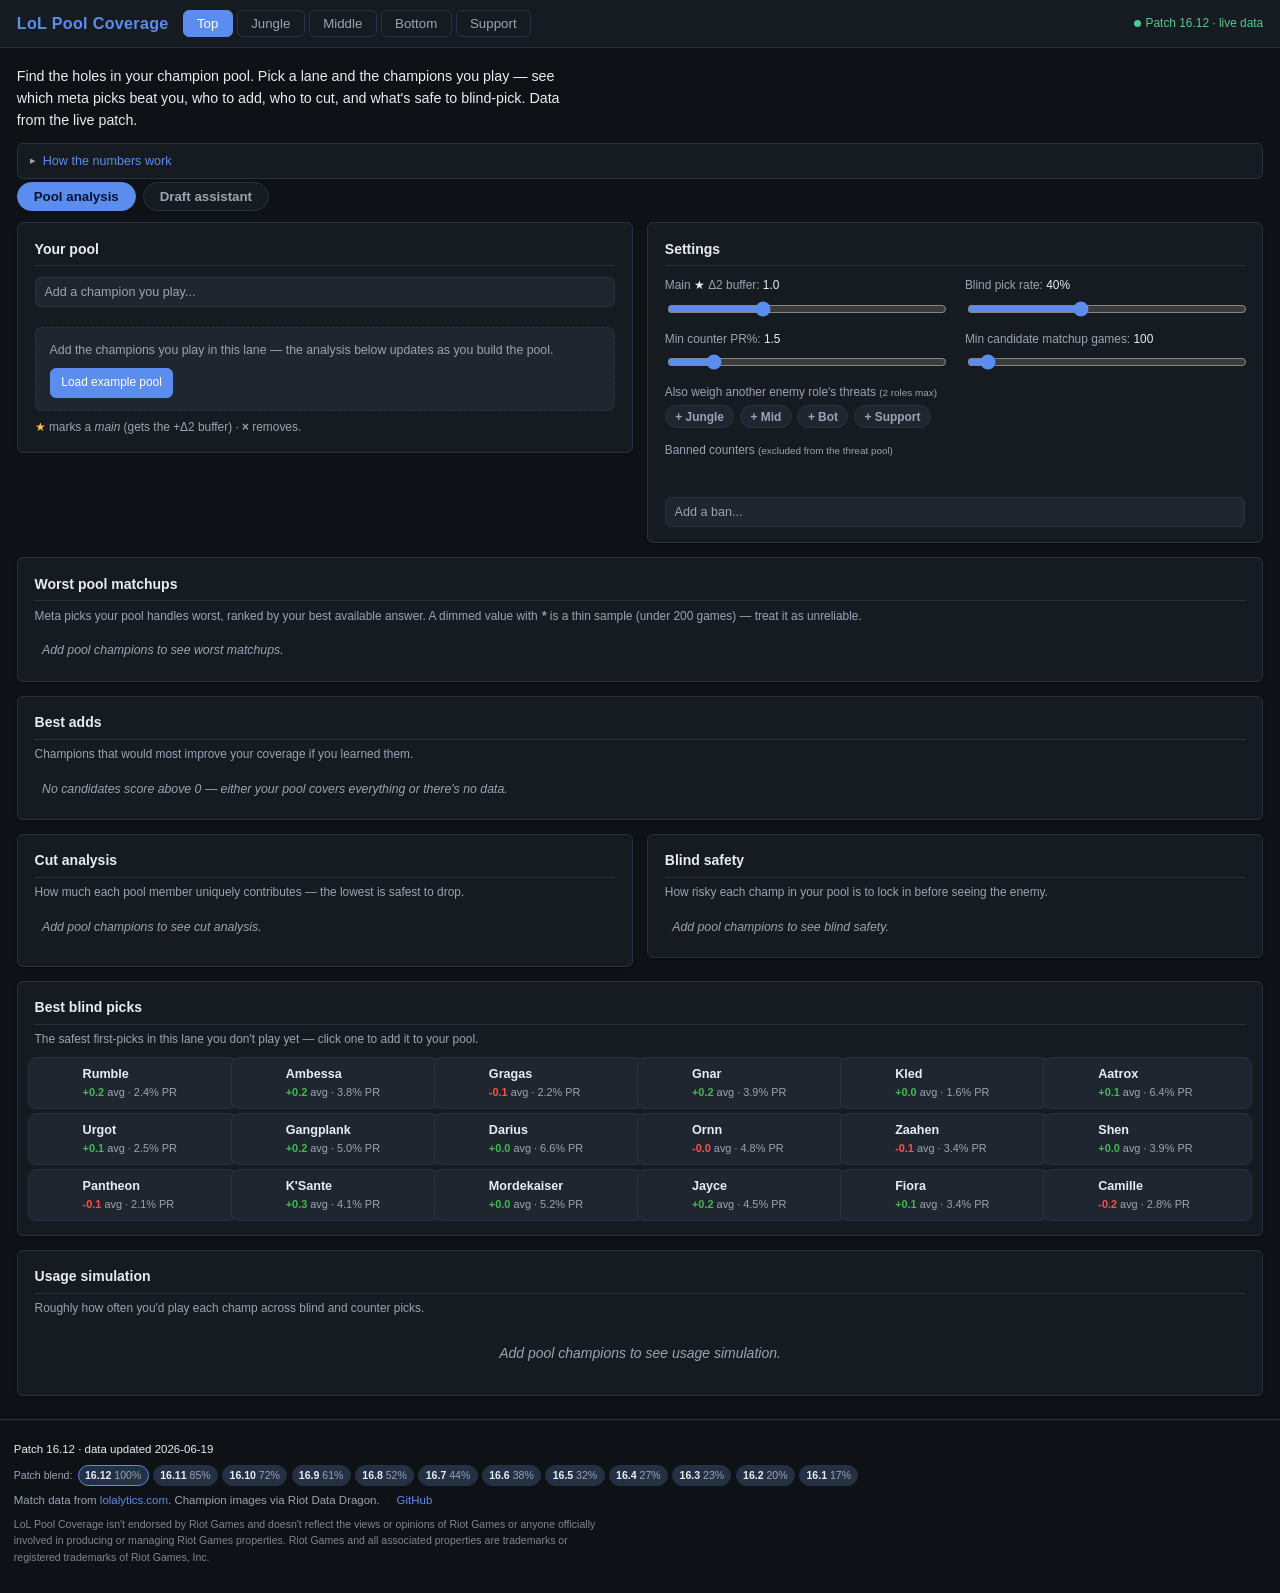
==== commit 6cf06ec5: "UI overhaul (1/n): champ-select pool tiles + compact settings - Your pool is now big champ-select ti" ====
--- a/webapp/index.html
+++ b/webapp/index.html
@@ -132,19 +132,17 @@
     <!-- Pool builder -->
     <section class="panel" id="pool-panel">
       <h2>Your pool</h2>
-      <div class="chip-input">
-        <div class="chips" id="pool-chips" aria-label="Pool champions"></div>
-        <div class="search-wrap">
-          <input type="text" id="pool-search" placeholder="Add a champion..." autocomplete="off" />
-          <ul class="search-results" id="pool-results" role="listbox"></ul>
-        </div>
-      </div>
+      <div class="search-wrap">
+        <input type="text" id="pool-search" placeholder="Add a champion you play..." autocomplete="off" />
+        <ul class="search-results" id="pool-results" role="listbox"></ul>
+      </div>
+      <div class="pool-tiles" id="pool-chips" aria-label="Pool champions"></div>
       <div class="pool-cta" id="pool-cta" hidden>
-        <p>Start by adding the champions you play in this lane, then mark your mains in Settings. The analysis below updates as you build the pool.</p>
+        <p>Add the champions you play in this lane — the analysis below updates as you build the pool.</p>
         <button type="button" class="btn btn-primary" id="load-example">Load example pool</button>
       </div>
       <div class="pool-actions">
-        <p class="hint">Tap <span class="hint-star">★</span> on a champion to mark it a <em>main</em> (you play it better than average — it gets the +Δ2 buffer). Tap <span class="hint-x">×</span> to remove it.</p>
+        <p class="hint"><span class="hint-star">★</span> marks a <em>main</em> (gets the +Δ2 buffer) · <span class="hint-x">×</span> removes.</p>
         <button type="button" class="btn btn-subtle" id="clear-pool" hidden>Clear pool</button>
       </div>
     </section>
@@ -153,14 +151,32 @@
     <section class="panel" id="settings-panel">
       <h2>Settings</h2>
 
+      <div class="settings-grid">
+        <div class="setting">
+          <label for="main-buf">Main <span class="hint-star">★</span> Δ2 buffer: <span id="main-buf-val">1.0</span></label>
+          <input type="range" id="main-buf" min="0" max="3" step="0.1" value="1.0" />
+        </div>
+        <div class="setting">
+          <label for="blind-rate">Blind pick rate: <span id="blind-rate-val">40%</span></label>
+          <input type="range" id="blind-rate" min="0" max="100" step="1" value="40" />
+        </div>
+        <div class="setting">
+          <label for="min-pr">Min counter PR%: <span id="min-pr-val">1.5</span></label>
+          <input type="range" id="min-pr" min="0" max="10" step="0.1" value="1.5" />
+        </div>
+        <div class="setting">
+          <label for="min-games">Min candidate matchup games: <span id="min-games-val">100</span></label>
+          <input type="range" id="min-games" min="0" max="2000" step="50" value="100" />
+        </div>
+      </div>
+
+      <div class="setting" id="xrole-bar" hidden>
+        <label>Also weigh another enemy role's threats <small>(2 roles max)</small></label>
+        <div class="xrole-opts" id="xrole-opts"></div>
+      </div>
+
       <div class="setting">
-        <label for="main-buf">Main <span class="hint-star">★</span> Δ2 buffer: <span id="main-buf-val">1.0</span></label>
-        <input type="range" id="main-buf" min="0" max="3" step="0.1" value="1.0" />
-        <p class="hint">Extra Δ2 your mains get for playing them better than the average sample. Set to 0 to turn the bonus off.</p>
-      </div>
-
-      <div class="setting">
-        <label>Banned counters <small>(excluded from counter pool)</small></label>
+        <label>Banned counters <small>(excluded from the threat pool)</small></label>
         <div class="chip-input">
           <div class="chips" id="banned-chips"></div>
           <div class="search-wrap">
@@ -169,31 +185,7 @@
           </div>
         </div>
       </div>
-
-      <div class="settings-grid">
-        <div class="setting">
-          <label for="blind-rate">Blind pick rate: <span id="blind-rate-val">40%</span></label>
-          <input type="range" id="blind-rate" min="0" max="100" step="1" value="40" />
-        </div>
-        <div class="setting">
-          <label for="min-pr">Min counter PR%: <span id="min-pr-val">1.5</span></label>
-          <input type="range" id="min-pr" min="0" max="10" step="0.1" value="1.5" />
-        </div>
-        <div class="setting">
-          <label for="min-games">Min candidate matchup games: <span id="min-games-val">100</span></label>
-          <input type="range" id="min-games" min="0" max="2000" step="50" value="100" />
-        </div>
-      </div>
-    </section>
-
-    <!-- Cross-role threats opt-in (affects every panel below) -->
-    <div class="xrole-bar wide" id="xrole-bar" hidden>
-      <div class="xrole-text">
-        <strong>Also weigh threats from another role?</strong>
-        <span class="xrole-hint">By default only your own lane's meta picks count as threats. Add one enemy role and its champions join every list below (2 roles max).</span>
-      </div>
-      <div class="xrole-opts" id="xrole-opts"></div>
-    </div>
+    </section>
 
     <!-- Worst matchups -->
     <section class="panel wide" id="worst-panel">
--- a/webapp/style.css
+++ b/webapp/style.css
@@ -213,6 +213,26 @@
 .hint-star { color: #f5c542; }
 .hint-x { color: var(--text-dim); font-weight: bold; }
 
+/* ----- Your pool: champ-select tiles ----- */
+.pool-tiles { display: grid; grid-template-columns: repeat(auto-fill, minmax(94px, 1fr)); gap: 10px; margin-top: 0.9em; }
+.pool-tile {
+  position: relative; display: flex; flex-direction: column; align-items: center; gap: 0.4em;
+  border: 2px solid transparent; border-radius: 10px; padding: 8px 6px 9px; background: var(--bg-elev2);
+}
+.pool-tile.main { border-color: var(--accent-2); background: var(--chip-bg-main); }
+.pool-tile img { width: 100%; aspect-ratio: 1 / 1; object-fit: cover; border-radius: 7px; background: var(--bg); display: block; }
+.pool-tile .pt-name { font-size: 0.85em; text-align: center; white-space: nowrap; overflow: hidden; text-overflow: ellipsis; max-width: 100%; }
+.pt-star, .pt-x {
+  position: absolute; top: 5px; width: 1.55em; height: 1.55em; border-radius: 50%; border: none; cursor: pointer;
+  display: flex; align-items: center; justify-content: center; font-size: 0.82em; line-height: 1; padding: 0;
+  background: rgba(0,0,0,0.62); color: var(--text-dim); z-index: 1; transition: color .12s, background .12s;
+}
+.pt-star { left: 5px; }
+.pt-x { right: 5px; font-weight: bold; }
+.pt-star:hover, .pt-star:focus-visible { color: var(--accent-2); outline: none; }
+.pt-star.on { color: #f5c542; background: rgba(0,0,0,0.74); }
+.pt-x:hover, .pt-x:focus-visible { color: #fff; background: var(--bad); outline: none; }
+
 /* ----- Search + dropdown ----- */
 .search-wrap { position: relative; }
 .search-wrap input {
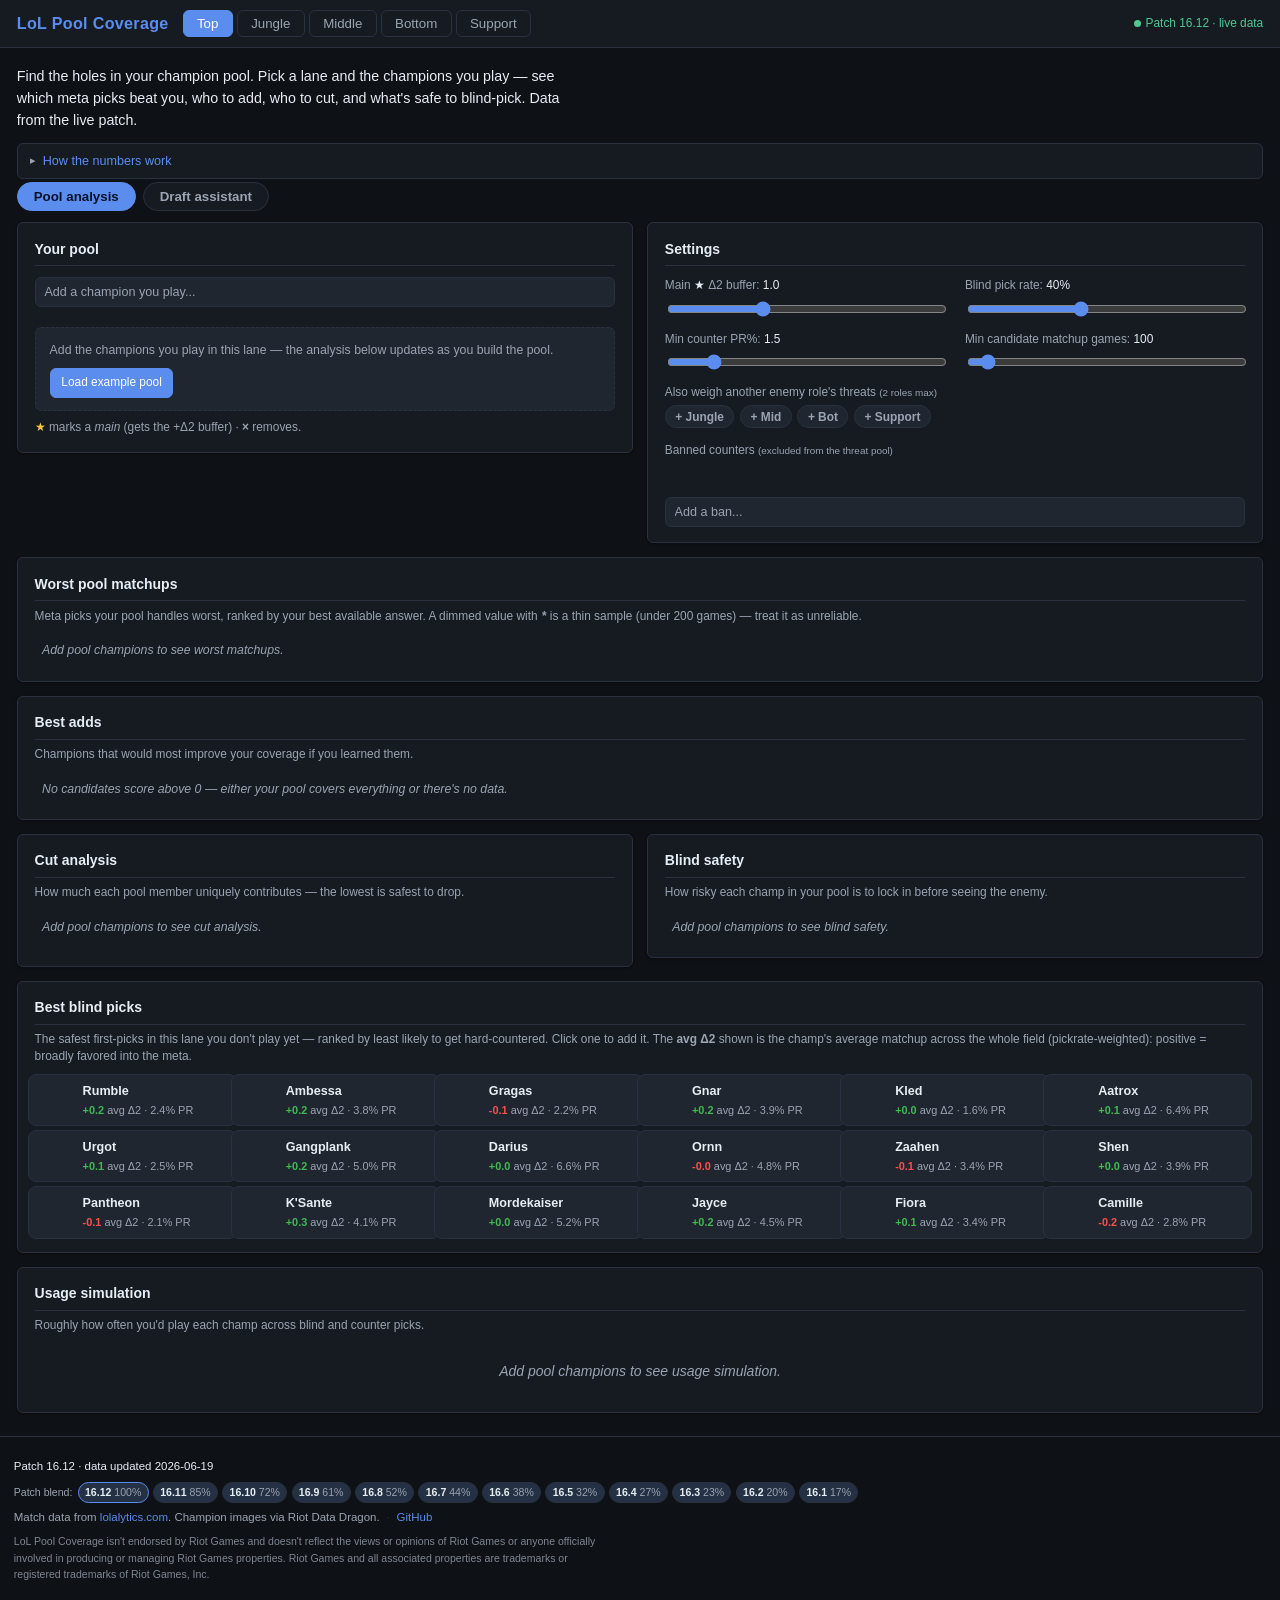
==== commit 02d32cc5: "UI overhaul (2/n): larger captioned portraits + blind-pick relabel - Worst matchups: counters, best " ====
--- a/webapp/index.html
+++ b/webapp/index.html
@@ -219,7 +219,7 @@
     <!-- Best blind picks (meta-wide; addable) -->
     <section class="panel wide" id="blindpicks-panel">
       <h2>Best blind picks</h2>
-      <p class="panel-desc">The safest first-picks in this lane you don't play yet — click one to add it to your pool.</p>
+      <p class="panel-desc">The safest first-picks in this lane you don't play yet — ranked by least likely to get hard-countered. Click one to add it. The <strong>avg Δ2</strong> shown is the champ's average matchup across the whole field (pickrate-weighted): positive = broadly favored into the meta.</p>
       <div class="blindpicks-grid" id="blindpicks-grid"></div>
     </section>
 
--- a/webapp/style.css
+++ b/webapp/style.css
@@ -328,6 +328,14 @@
 .results-table tbody tr:hover { background: var(--row-hover); }
 .results-table .champ-cell { display: inline-flex; align-items: center; gap: 0.45em; }
 .results-table .champ-cell img { width: 22px; height: 22px; border-radius: 50%; flex: 0 0 auto; background: var(--bg-elev2); }
+/* Larger captioned champion cell (worst-matchups counters/answers, best-adds candidates) */
+.champ-cell-lg { display: inline-flex; flex-direction: column; align-items: center; gap: 3px; width: 58px; vertical-align: middle; }
+.champ-cell-lg img { width: 46px; height: 46px; border-radius: 8px; object-fit: cover; background: var(--bg-elev2); }
+.champ-cell-lg .ccl-name { font-size: 0.76em; line-height: 1.15; text-align: center; white-space: nowrap; overflow: hidden; text-overflow: ellipsis; max-width: 100%; }
+.results-table th.pool-col { text-align: center; vertical-align: bottom; }
+.results-table th.pool-col .champ-cell-lg { margin: 0 auto; }
+.add-cand-lg { align-items: flex-start; }
+.add-cand-lg .add-plus { margin-top: 15px; }
 .results-table .num { font-variant-numeric: tabular-nums; text-align: right; }
 .results-table .d2-cell { font-variant-numeric: tabular-nums; padding: 0.25em 0.5em; border-radius: 3px; text-align: right; }
 .d2-cell.thin-sample { opacity: 0.45; }
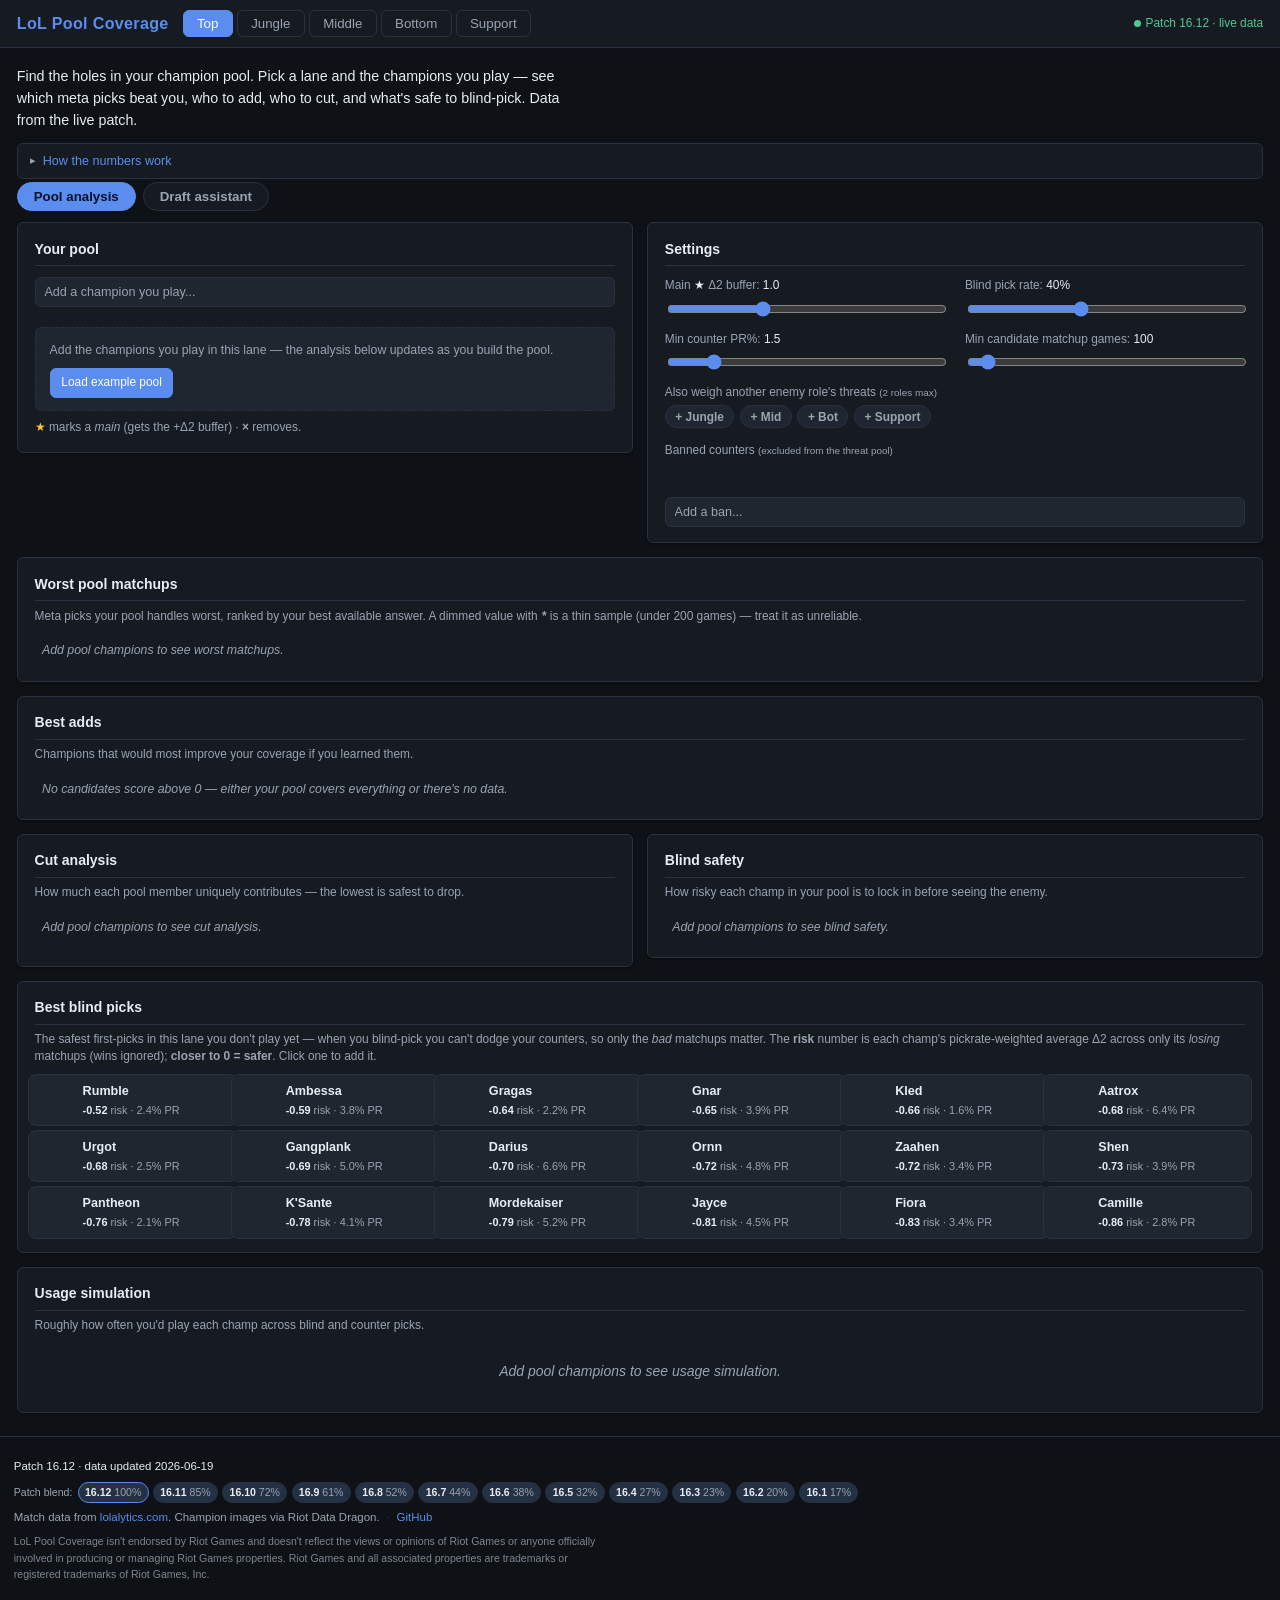
==== commit abbbf51f: "blind picks: show negatives-only 'risk', not avg of all matchups A blind pick can't dodge its counte" ====
--- a/webapp/index.html
+++ b/webapp/index.html
@@ -219,7 +219,7 @@
     <!-- Best blind picks (meta-wide; addable) -->
     <section class="panel wide" id="blindpicks-panel">
       <h2>Best blind picks</h2>
-      <p class="panel-desc">The safest first-picks in this lane you don't play yet — ranked by least likely to get hard-countered. Click one to add it. The <strong>avg Δ2</strong> shown is the champ's average matchup across the whole field (pickrate-weighted): positive = broadly favored into the meta.</p>
+      <p class="panel-desc">The safest first-picks in this lane you don't play yet — when you blind-pick you can't dodge your counters, so only the <em>bad</em> matchups matter. The <strong>risk</strong> number is each champ's pickrate-weighted average Δ2 across only its <em>losing</em> matchups (wins ignored); <strong>closer to 0 = safer</strong>. Click one to add it.</p>
       <div class="blindpicks-grid" id="blindpicks-grid"></div>
     </section>
 
--- a/webapp/style.css
+++ b/webapp/style.css
@@ -766,6 +766,7 @@
 .bp-meta { font-size: 0.78em; color: var(--text-dim); font-variant-numeric: tabular-nums; }
 .bp-meta .pos { color: var(--good); font-weight: 700; }
 .bp-meta .neg { color: var(--bad); font-weight: 700; }
+.bp-meta .bp-risk { color: var(--text); font-weight: 700; }
 .bp-meta .bp-dim { color: var(--text-dim); }
 .bp-card .add-plus { margin-left: auto; color: var(--text-dim); font-weight: 700; flex: 0 0 auto; }
 .bp-card:hover .add-plus { color: var(--good); }
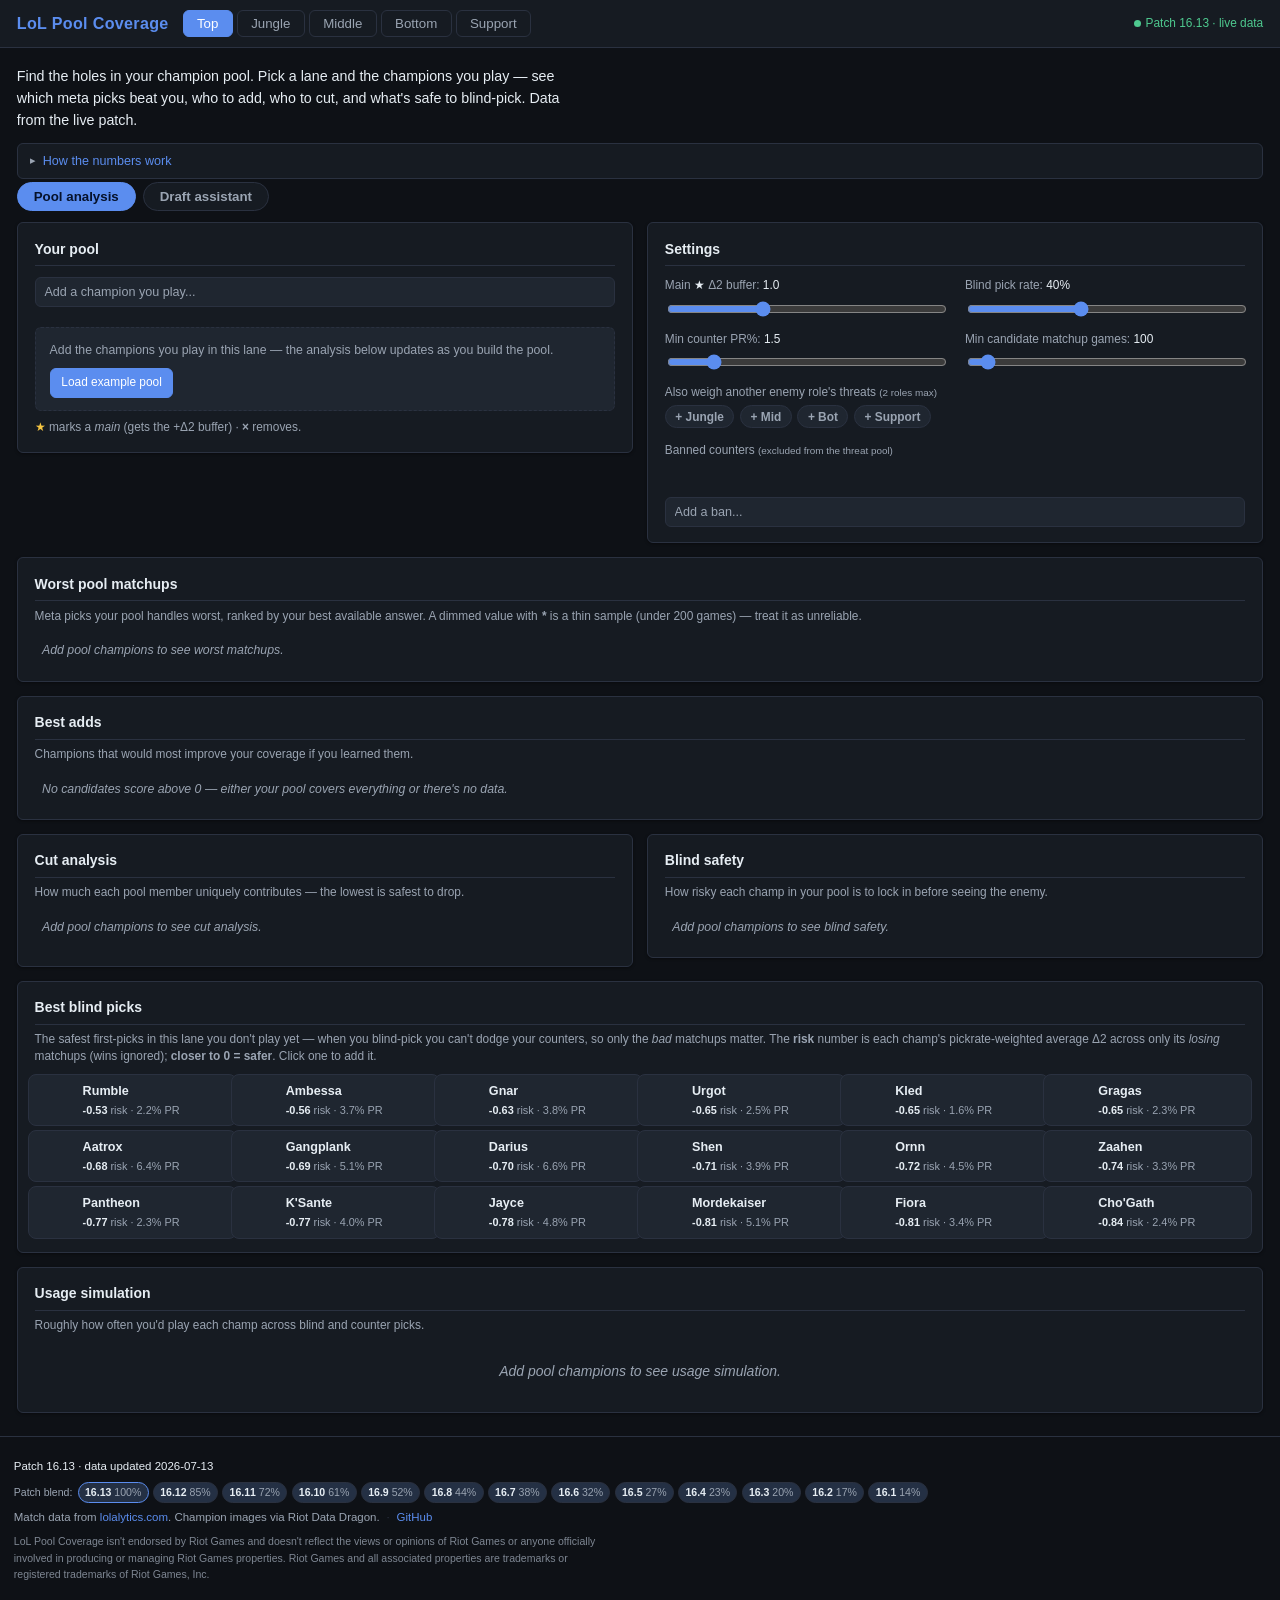
==== commit 5c1e333b: "Rewrite prose to follow Orwell's six rules Co-Authored-By: Claude Opus 4.8 <noreply@anthropic.com>" ====
--- a/webapp/index.html
+++ b/webapp/index.html
@@ -59,9 +59,9 @@
           is favored; negative means they're behind.
         </p>
         <p>
-          <strong>Patch weighting.</strong> Δ2 is blended across recent patches so the
+          <strong>Patch weighting.</strong> We blend Δ2 across recent patches so the
           numbers reflect the live meta without overreacting to one patch's noise. The
-          current patch counts at full strength; each older patch is discounted by a
+          current patch counts at full strength; we discount each older patch by a
           further 15% — <strong>85%</strong> for last patch, <strong>72%</strong> for two
           patches ago, <strong>61%</strong> for three, and so on (0.85 per step), out to 20
           patches. The exact patches in today's blend and their weights are listed in the
@@ -83,8 +83,8 @@
           </li>
           <li>
             <strong>Best-adds score</strong> — for a champion you <em>don't</em> own, how
-            much coverage they'd add. Each threat they'd newly answer is weighted by how
-            common that threat is (its pickrate), so beating popular meta picks counts for
+            much coverage they'd add. We weight each threat they'd newly answer by how
+            common it is (its pickrate), so beating popular meta picks counts for
             more. Higher = a bigger upgrade to your pool.
           </li>
           <li>
@@ -262,7 +262,7 @@
   <footer class="site-footer">
     <p class="footer-freshness" id="footer-freshness"></p>
     <div class="patch-blend" id="patch-blend" hidden>
-      <span class="patch-blend-label" title="Δ2 is blended across these patches. The current patch counts at 100%; each older patch is weighted 0.9× the one after it (90%, 81%, 73%…). See &quot;How the numbers work&quot;.">Patch blend:</span>
+      <span class="patch-blend-label" title="We blend Δ2 across these patches. The current patch counts at 100%; each older patch weighs 0.9× the one after it (90%, 81%, 73%…). See &quot;How the numbers work&quot;.">Patch blend:</span>
       <span class="patch-blend-list" id="patch-blend-list"></span>
     </div>
     <p class="footer-links">
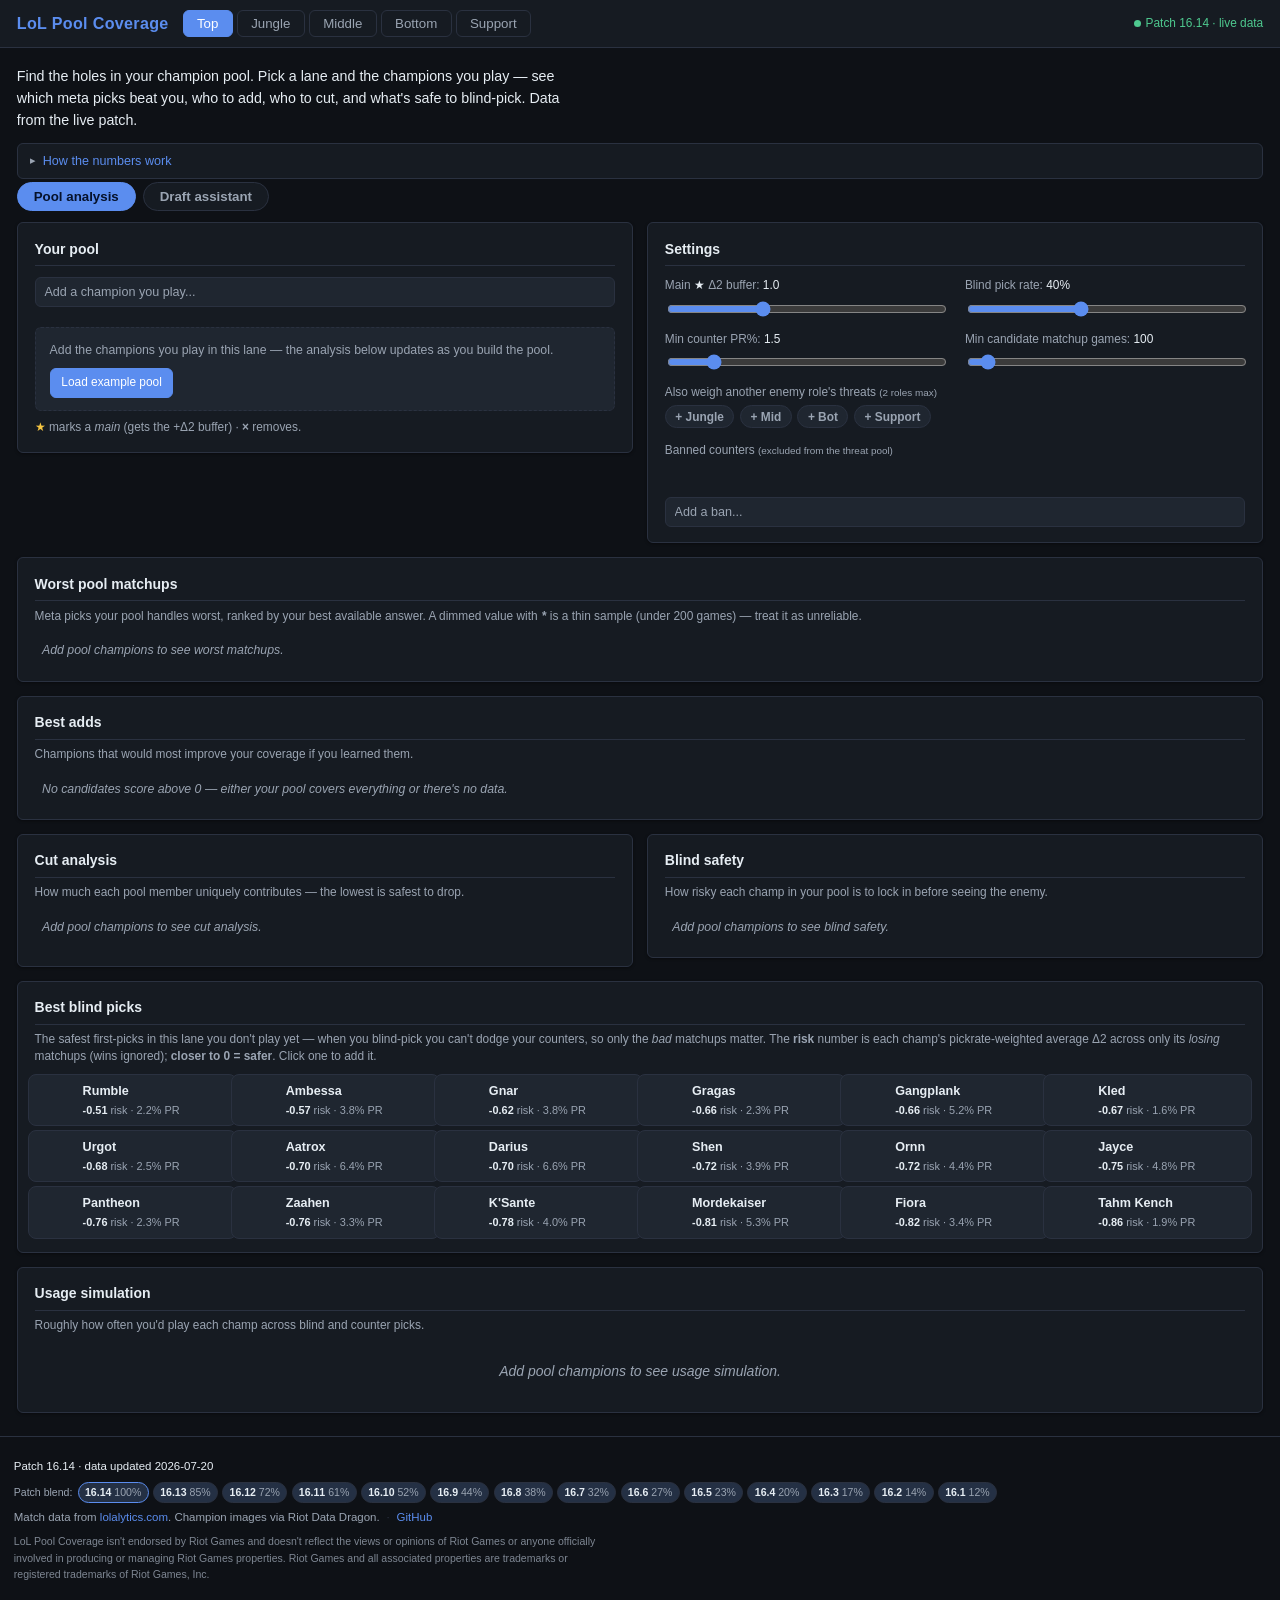
==== commit cb3aea32: "Add shared Loseii social & donation bar Loads the shared bar (Twitch, YouTube, Ko-fi) from loastuff/" ====
--- a/webapp/index.html
+++ b/webapp/index.html
@@ -276,5 +276,6 @@
   </footer>
 
   <script type="module" src="app.js"></script>
+<script src="https://shizukaziye.github.io/loastuff/social-bar.js" defer></script>
 </body>
 </html>
